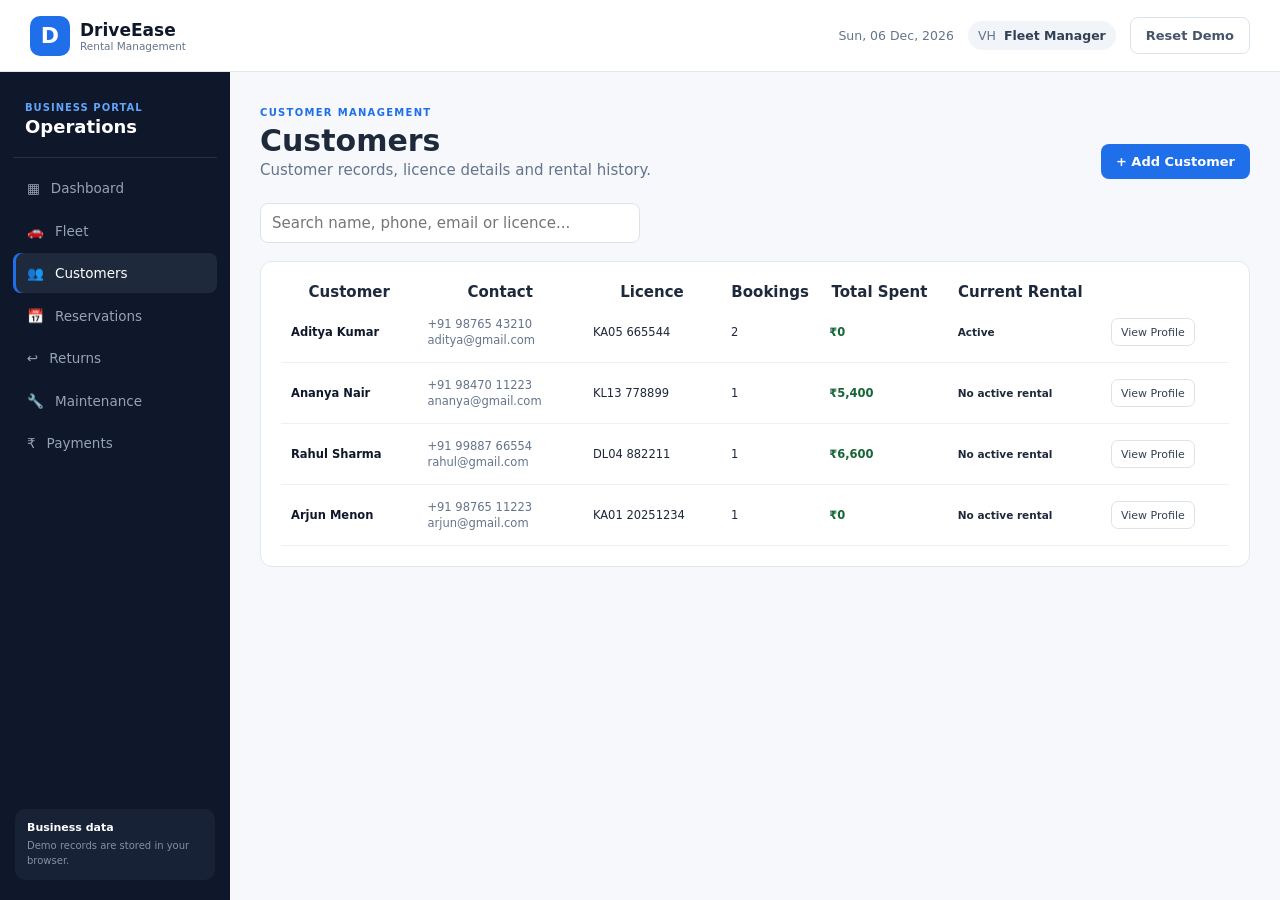
==== DriveEase_Modular_Final/html/customers.html @ afefbcb1 "Rental Management" ====
<!DOCTYPE html>
<html lang="en"><head><meta charset="UTF-8"><meta name="viewport" content="width=device-width, initial-scale=1.0"><title>DriveEase | Customers</title><link rel="stylesheet" href="../css/base.css"><link rel="stylesheet" href="../css/layout.css"><link rel="stylesheet" href="../css/customers.css"><link rel="stylesheet" href="../css/responsive.css"></head>
<body data-page="customers"><div id="app-header"></div><div class="app-shell"><div id="app-sidebar"></div><main class="main-content">
<section class="page-header"><div><span class="eyebrow">CUSTOMER MANAGEMENT</span><h1>Customers</h1><p>Customer records, licence details and rental history.</p></div><button class="btn primary" data-action="new-customer">+ Add Customer</button></section>
<div class="toolbar"><input id="customer-search" type="search" placeholder="Search name, phone, email or licence..."></div>
<article class="panel"><div class="table-wrap"><table><thead><tr><th>Customer</th><th>Contact</th><th>Licence</th><th>Bookings</th><th>Total Spent</th><th>Current Rental</th><th></th></tr></thead><tbody id="customer-table"></tbody></table></div></article>
</main></div><div id="modal-root"></div><div id="toast-root"></div><script src="../js/data.js"></script><script src="../js/storage.js"></script><script src="../js/helpers.js"></script><script src="../js/layout.js"></script><script src="../js/modals.js"></script><script src="../js/customers.js"></script></body></html>
---- DriveEase_Modular_Final/css/base.css ----
/* Base styles shared by every page. */
* { box-sizing: border-box; }

html { font-size: 62.5%; }

body {
  margin: 0;
  font-family: "Segoe UI", system-ui, -apple-system, sans-serif;
  background: #f6f8fb;
  color: #1e293b;
  font-size: 1.5rem;
}

button,
input,
select,
textarea { font: inherit; }

button,
a { cursor: pointer; }

a { text-decoration: none; }

h1, h2, h3, p { margin-top: 0; }

table { width: 100%; border-collapse: collapse; }

.table-wrap { overflow-x: auto; }

.panel {
  background: #ffffff;
  border: 1px solid #e2e8f0;
  border-radius: 1.2rem;
}

.panel-header {
  display: flex;
  align-items: flex-start;
  justify-content: space-between;
  gap: 1.5rem;
}

.panel-header h2 { margin: 0; font-size: 1.8rem; }
.panel-header p { margin: .4rem 0 0; color: #64748b; font-size: 1.2rem; }

.btn {
  border: 0;
  border-radius: .8rem;
  padding: 1rem 1.5rem;
  font-size: 1.3rem;
  font-weight: 700;
}

.btn.primary { background: #1f6feb; color: #ffffff; }
.btn.primary:hover { background: #1558b5; }
.btn.outline { background: #ffffff; color: #475569; border: 1px solid #dbe3ec; }

.status {
  display: inline-flex;
  align-items: center;
  border-radius: 999px;
  padding: .45rem .8rem;
  font-size: 1.05rem;
  font-weight: 700;
}

.empty-state {
  padding: 3rem 1.5rem;
  text-align: center;
  color: #64748b;
}

.modal-backdrop {
  position: fixed;
  inset: 0;
  z-index: 30;
  display: flex;
  align-items: center;
  justify-content: center;
  padding: 2rem;
  background: rgba(15, 23, 42, .55);
}

.modal {
  width: min(62rem, 100%);
  max-height: 90vh;
  overflow-y: auto;
  background: #ffffff;
  border-radius: 1.4rem;
  padding: 2.5rem;
  position: relative;
}

.modal-close {
  position: absolute;
  right: 1.5rem;
  top: 1.2rem;
  border: 0;
  background: transparent;
  font-size: 2.8rem;
  color: #64748b;
}

.modal h2 { margin-bottom: .5rem; }
.modal > p { color: #64748b; font-size: 1.25rem; }

.form-grid {
  display: grid;
  grid-template-columns: repeat(2, minmax(0, 1fr));
  gap: 1.4rem;
  margin-top: 2rem;
}

.form-field { display: flex; flex-direction: column; gap: .6rem; }
.form-field.full { grid-column: 1 / -1; }
.form-field label { color: #475569; font-size: 1.15rem; font-weight: 600; }
.form-field input,
.form-field select,
.form-field textarea,
.toolbar input,
.toolbar select {
  width: 100%;
  border: 1px solid #dbe3ec;
  border-radius: .8rem;
  padding: 1rem 1.1rem;
  outline: none;
  background: #ffffff;
  color: #1e293b;
}

.form-field textarea { min-height: 9rem; resize: vertical; }
.form-field input:focus,
.form-field select:focus,
.form-field textarea:focus { border-color: #1f6feb; }

.form-actions {
  display: flex;
  justify-content: flex-end;
  gap: 1rem;
  margin-top: 2rem;
}

.toast {
  position: fixed;
  right: 2.5rem;
  bottom: 2.5rem;
  z-index: 50;
  background: #0f172a;
  color: #ffffff;
  border-radius: .8rem;
  padding: 1.2rem 1.6rem;
  box-shadow: 0 1rem 3rem rgba(15, 23, 42, .25);
}
---- DriveEase_Modular_Final/css/layout.css ----
/* Header, sidebar and page-level layout. */
.topbar {
  height: 7.2rem;
  background: #ffffff;
  border-bottom: 1px solid #e2e8f0;
  display: flex;
  align-items: center;
  justify-content: space-between;
  padding: 0 3rem;
  position: sticky;
  top: 0;
  z-index: 10;
}

.brand { display: flex; align-items: center; gap: 1rem; }
.brand-logo {
  width: 4rem;
  height: 4rem;
  border-radius: 1rem;
  display: grid;
  place-items: center;
  background: #1f6feb;
  color: #ffffff;
  font-size: 2.2rem;
  font-weight: 800;
}
.brand strong { display: block; color: #0f172a; font-size: 1.7rem; }
.brand small { display: block; color: #64748b; font-size: 1.05rem; }

.top-right { display: flex; align-items: center; gap: 1.4rem; color: #64748b; font-size: 1.25rem; }
.user-chip { background: #f1f5f9; padding: .7rem 1rem; border-radius: 2rem; }
.user-chip strong { color: #334155; margin-left: .4rem; }

.app-shell { min-height: calc(100vh - 7.2rem); }
.sidebar {
  width: 23rem;
  background: #0f172a;
  color: #cbd5e1;
  padding: 2rem 1.3rem;
  position: fixed;
  top: 7.2rem;
  bottom: 0;
  overflow-y: auto;
}

.company-block { padding: 1rem 1.2rem 2rem; border-bottom: 1px solid #263244; margin-bottom: 1rem; }
.company-block span { display: block; color: #60a5fa; font-size: 1rem; font-weight: 800; letter-spacing: .1rem; }
.company-block strong { display: block; color: #ffffff; font-size: 1.8rem; margin-top: .3rem; }

.nav-link {
  width: 100%;
  border: 0;
  background: transparent;
  color: #94a3b8;
  text-align: left;
  padding: 1.2rem 1.4rem;
  border-radius: .8rem;
  margin: .25rem 0;
  display: flex;
  gap: 1.1rem;
  align-items: center;
  font-size: 1.35rem;
}
.nav-link:hover { background: #172236; color: #ffffff; }
.nav-link.active { background: #1e293b; color: #ffffff; box-shadow: inset 3px 0 #1f6feb; }

.side-note { position: absolute; bottom: 2rem; left: 1.5rem; right: 1.5rem; padding: 1.2rem; background: #172236; border-radius: 1rem; }
.side-note strong { display: block; color: #ffffff; font-size: 1.1rem; }
.side-note small { display: block; color: #8190a5; line-height: 1.5; margin-top: .4rem; font-size: 1rem; }

.main-content { margin-left: 23rem; padding: 3rem; max-width: 160rem; }
.page-header { display: flex; justify-content: space-between; align-items: end; gap: 2rem; margin-bottom: 2.4rem; }
.page-header h1 { margin: .3rem 0; font-size: 3rem; }
.page-header p { margin: 0; color: #64748b; }
.eyebrow { color: #1f6feb; font-weight: 800; font-size: 1rem; letter-spacing: .13rem; }

.toolbar { display: flex; gap: 1rem; margin-bottom: 1.8rem; }
.toolbar input { max-width: 38rem; }
.toolbar select { max-width: 18rem; }

.panel { padding: 2rem; }
.panel + .panel { margin-top: 2rem; }
.panel-link { color: #1f6feb; font-size: 1.2rem; font-weight: 700; }

.action-button {
  border: 1px solid #dbe3ec;
  background: #ffffff;
  color: #334155;
  border-radius: .7rem;
  padding: .65rem .9rem;
  font-size: 1.1rem;
}
.action-button:hover { border-color: #1f6feb; color: #1f6feb; }
---- DriveEase_Modular_Final/css/customers.css ----
/* Customer management colours. */
#customer-table th, #customer-table td { padding: 1.3rem 1rem; border-bottom: 1px solid #edf1f5; text-align: left; font-size: 1.15rem; }
#customer-table th { color: #64748b; background: #f8fafc; }
.customer-name { font-weight: 700; color: #0f172a; }
.customer-contact span { display: block; color: #64748b; margin: .2rem 0; }
.customer-total { color: #166534; font-weight: 800; }
.profile-avatar { width: 5rem; height: 5rem; display: grid; place-items: center; border-radius: 50%; background: #ede9fe; color: #6d28d9; font-weight: 800; font-size: 2rem; margin-bottom: 1rem; }
.detail-grid { display: grid; grid-template-columns: repeat(2, 1fr); gap: 1rem; margin: 2rem 0; }
.detail-item { padding: 1.2rem; border-radius: .8rem; background: #f8fafc; }
.detail-item span { display: block; color: #64748b; font-size: 1rem; }
.detail-item strong { display: block; color: #0f172a; margin-top: .3rem; }
.history-row { display: flex; justify-content: space-between; padding: 1rem 0; border-bottom: 1px solid #edf1f5; }
---- DriveEase_Modular_Final/css/responsive.css ----
/* Responsive rules shared by every page. */
@media (max-width: 1100px) {
  .stats-grid { grid-template-columns: repeat(3, 1fr); }
  .dashboard-grid { grid-template-columns: 1fr; }
  .vehicle-grid, .maintenance-grid { grid-template-columns: repeat(2, 1fr); }
}

@media (max-width: 800px) {
  .topbar { padding: 0 1.5rem; }
  .top-right > #today { display: none; }
  .sidebar { width: 7rem; padding: 1.5rem .8rem; }
  .company-block { text-align: center; padding-left: .2rem; padding-right: .2rem; }
  .company-block strong { font-size: 1.1rem; }
  .company-block span, .side-note { display: none; }
  .nav-link { justify-content: center; font-size: 1.7rem; }
  .nav-link span:last-child { display: none; }
  .main-content { margin-left: 7rem; padding: 2rem 1.5rem; }
  .page-header { align-items: flex-start; flex-direction: column; }
  .page-header h1 { font-size: 2.5rem; }
  .stats-grid { grid-template-columns: repeat(2, 1fr); }
  .vehicle-grid, .maintenance-grid, .return-grid { grid-template-columns: 1fr; }
}

@media (max-width: 560px) {
  .stats-grid, .payment-stats { grid-template-columns: 1fr; }
  .form-grid, .detail-grid, .return-details { grid-template-columns: 1fr; }
  .form-field.full { grid-column: auto; }
  .toolbar { flex-direction: column; }
  .toolbar input, .toolbar select { max-width: none; }
  .user-chip { display: none; }
}

@media print {
  .topbar, .sidebar, .page-header, .btn, .modal-backdrop { display: none !important; }
  .main-content { margin: 0; padding: 0; }
}
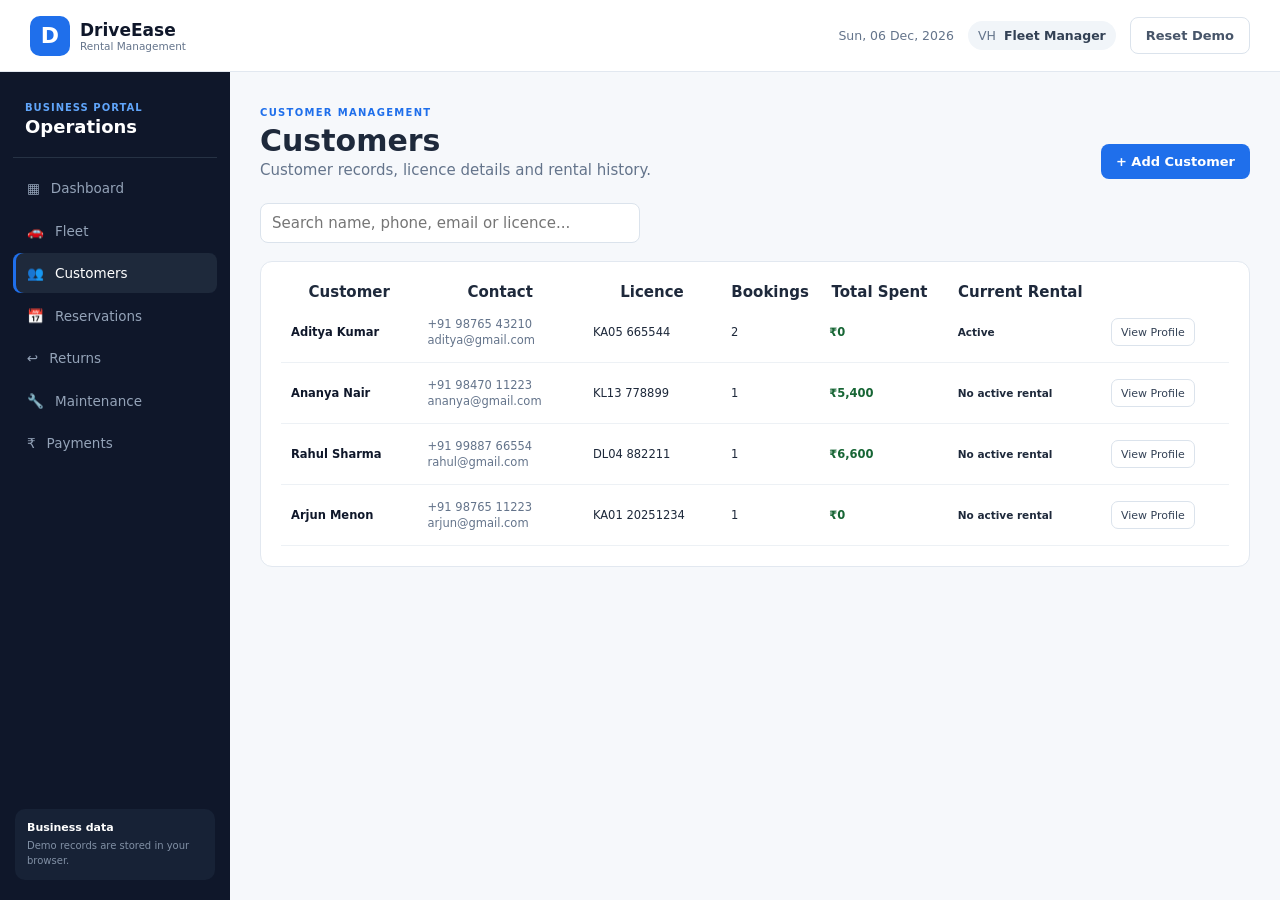
==== commit e583bc23: "Format HTML files for readability" ====
--- a/DriveEase_Modular_Final/html/customers.html
+++ b/DriveEase_Modular_Final/html/customers.html
@@ -1,7 +1,103 @@
 <!DOCTYPE html>
-<html lang="en"><head><meta charset="UTF-8"><meta name="viewport" content="width=device-width, initial-scale=1.0"><title>DriveEase | Customers</title><link rel="stylesheet" href="../css/base.css"><link rel="stylesheet" href="../css/layout.css"><link rel="stylesheet" href="../css/customers.css"><link rel="stylesheet" href="../css/responsive.css"></head>
-<body data-page="customers"><div id="app-header"></div><div class="app-shell"><div id="app-sidebar"></div><main class="main-content">
-<section class="page-header"><div><span class="eyebrow">CUSTOMER MANAGEMENT</span><h1>Customers</h1><p>Customer records, licence details and rental history.</p></div><button class="btn primary" data-action="new-customer">+ Add Customer</button></section>
-<div class="toolbar"><input id="customer-search" type="search" placeholder="Search name, phone, email or licence..."></div>
-<article class="panel"><div class="table-wrap"><table><thead><tr><th>Customer</th><th>Contact</th><th>Licence</th><th>Bookings</th><th>Total Spent</th><th>Current Rental</th><th></th></tr></thead><tbody id="customer-table"></tbody></table></div></article>
-</main></div><div id="modal-root"></div><div id="toast-root"></div><script src="../js/data.js"></script><script src="../js/storage.js"></script><script src="../js/helpers.js"></script><script src="../js/layout.js"></script><script src="../js/modals.js"></script><script src="../js/customers.js"></script></body></html>
+<html lang="en">
+
+<head>
+    <meta charset="UTF-8">
+    <meta name="viewport" content="width=device-width, initial-scale=1.0">
+
+    <title>DriveEase | Customers</title>
+
+    <link rel="stylesheet" href="../css/base.css">
+    <link rel="stylesheet" href="../css/layout.css">
+    <link rel="stylesheet" href="../css/customers.css">
+    <link rel="stylesheet" href="../css/responsive.css">
+</head>
+
+<body data-page="customers">
+
+    <div id="app-header"></div>
+
+    <div class="app-shell">
+
+        <div id="app-sidebar"></div>
+
+        <main class="main-content">
+
+            <section class="page-header">
+
+                <div>
+                    <span class="eyebrow">
+                        CUSTOMER MANAGEMENT
+                    </span>
+
+                    <h1>Customers</h1>
+
+                    <p>
+                        Customer records, licence details and rental history.
+                    </p>
+                </div>
+
+                <button
+                    class="btn primary"
+                    data-action="new-customer">
+                    + Add Customer
+                </button>
+
+            </section>
+
+            <div class="toolbar">
+
+                <input
+                    id="customer-search"
+                    type="search"
+                    placeholder="Search name, phone, email or licence...">
+
+            </div>
+
+            <article class="panel">
+
+                <div class="table-wrap">
+
+                    <table>
+
+                        <thead>
+
+                            <tr>
+                                <th>Customer</th>
+                                <th>Contact</th>
+                                <th>Licence</th>
+                                <th>Bookings</th>
+                                <th>Total Spent</th>
+                                <th>Current Rental</th>
+                                <th></th>
+                            </tr>
+
+                        </thead>
+
+                        <tbody id="customer-table">
+                        </tbody>
+
+                    </table>
+
+                </div>
+
+            </article>
+
+        </main>
+
+    </div>
+
+    <div id="modal-root"></div>
+
+    <div id="toast-root"></div>
+
+    <script src="../js/data.js"></script>
+    <script src="../js/storage.js"></script>
+    <script src="../js/helpers.js"></script>
+    <script src="../js/layout.js"></script>
+    <script src="../js/modals.js"></script>
+    <script src="../js/customers.js"></script>
+
+</body>
+
+</html>
--- a/DriveEase_Modular_Final/css/customers.css
+++ b/DriveEase_Modular_Final/css/customers.css
@@ -1,12 +1,65 @@
 /* Customer management colours. */
-#customer-table th, #customer-table td { padding: 1.3rem 1rem; border-bottom: 1px solid #edf1f5; text-align: left; font-size: 1.15rem; }
+#customer-table th,
+#customer-table td {
+  padding: 1.3rem 1rem;
+  border-bottom: 1px solid #edf1f5;
+  text-align: left;
+  font-size: 1.15rem;
+}
+
 #customer-table th { color: #64748b; background: #f8fafc; }
+
 .customer-name { font-weight: 700; color: #0f172a; }
-.customer-contact span { display: block; color: #64748b; margin: .2rem 0; }
+
+.customer-contact span {
+  display: block;
+  color: #64748b;
+  margin: .2rem 0;
+}
+
 .customer-total { color: #166534; font-weight: 800; }
-.profile-avatar { width: 5rem; height: 5rem; display: grid; place-items: center; border-radius: 50%; background: #ede9fe; color: #6d28d9; font-weight: 800; font-size: 2rem; margin-bottom: 1rem; }
-.detail-grid { display: grid; grid-template-columns: repeat(2, 1fr); gap: 1rem; margin: 2rem 0; }
-.detail-item { padding: 1.2rem; border-radius: .8rem; background: #f8fafc; }
-.detail-item span { display: block; color: #64748b; font-size: 1rem; }
-.detail-item strong { display: block; color: #0f172a; margin-top: .3rem; }
-.history-row { display: flex; justify-content: space-between; padding: 1rem 0; border-bottom: 1px solid #edf1f5; }
+
+.profile-avatar {
+  width: 5rem;
+  height: 5rem;
+  display: grid;
+  place-items: center;
+  border-radius: 50%;
+  background: #ede9fe;
+  color: #6d28d9;
+  font-weight: 800;
+  font-size: 2rem;
+  margin-bottom: 1rem;
+}
+
+.detail-grid {
+  display: grid;
+  grid-template-columns: repeat(2, 1fr);
+  gap: 1rem;
+  margin: 2rem 0;
+}
+
+.detail-item {
+  padding: 1.2rem;
+  border-radius: .8rem;
+  background: #f8fafc;
+}
+
+.detail-item span {
+  display: block;
+  color: #64748b;
+  font-size: 1rem;
+}
+
+.detail-item strong {
+  display: block;
+  color: #0f172a;
+  margin-top: .3rem;
+}
+
+.history-row {
+  display: flex;
+  justify-content: space-between;
+  padding: 1rem 0;
+  border-bottom: 1px solid #edf1f5;
+}
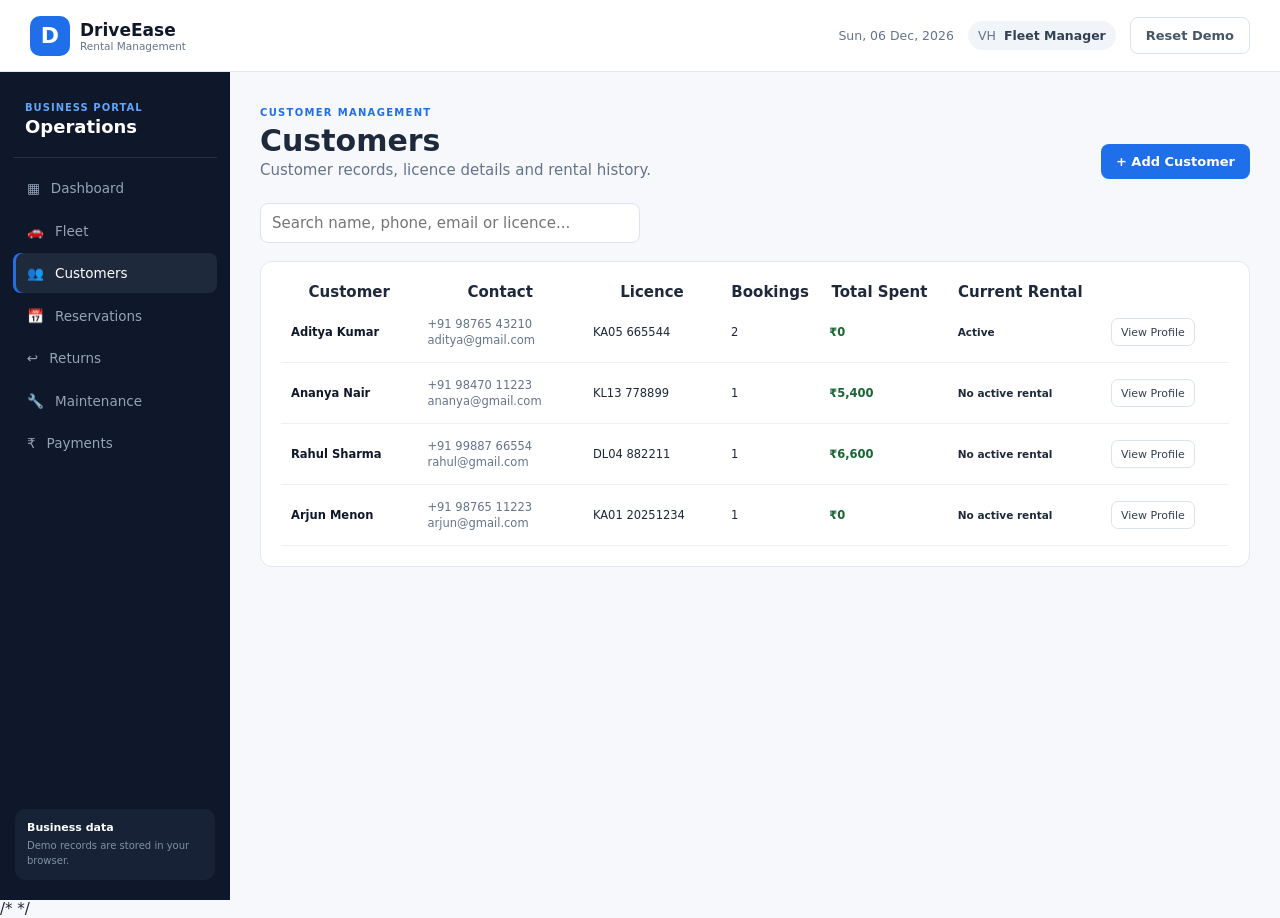
==== commit 7110deac: "fixed some stuff" ====
--- a/DriveEase_Modular_Final/html/customers.html
+++ b/DriveEase_Modular_Final/html/customers.html
@@ -100,4 +100,8 @@
 
 </body>
 
+/*
+
+*/
+
 </html>
--- a/DriveEase_Modular_Final/css/base.css
+++ b/DriveEase_Modular_Final/css/base.css
@@ -1,153 +1,301 @@
-/* Base styles shared by every page. */
-* { box-sizing: border-box; }
-
-html { font-size: 62.5%; }
+/* Base styles shared by every page */
+
+* {
+    box-sizing: border-box;
+}
+
+html {
+    font-size: 62.5%;
+}
 
 body {
-  margin: 0;
-  font-family: "Segoe UI", system-ui, -apple-system, sans-serif;
-  background: #f6f8fb;
-  color: #1e293b;
-  font-size: 1.5rem;
+    margin: 0;
+
+    font-family:
+        "Segoe UI",
+        system-ui,
+        -apple-system,
+        sans-serif;
+
+    background: #f6f8fb;
+    color: #1e293b;
+
+    font-size: 1.5rem;
 }
 
 button,
 input,
 select,
-textarea { font: inherit; }
+textarea {
+    font: inherit;
+}
 
 button,
-a { cursor: pointer; }
-
-a { text-decoration: none; }
-
-h1, h2, h3, p { margin-top: 0; }
-
-table { width: 100%; border-collapse: collapse; }
-
-.table-wrap { overflow-x: auto; }
+a {
+    cursor: pointer;
+}
+
+a {
+    text-decoration: none;
+}
+
+h1,
+h2,
+h3,
+p {
+    margin-top: 0;
+}
+
+table {
+    width: 100%;
+    border-collapse: collapse;
+}
+
+.table-wrap {
+    overflow-x: auto;
+}
+
+/* Panels */
 
 .panel {
-  background: #ffffff;
-  border: 1px solid #e2e8f0;
-  border-radius: 1.2rem;
+    background: #ffffff;
+
+    border: 1px solid #e2e8f0;
+
+    border-radius: 1.2rem;
 }
 
 .panel-header {
-  display: flex;
-  align-items: flex-start;
-  justify-content: space-between;
-  gap: 1.5rem;
-}
-
-.panel-header h2 { margin: 0; font-size: 1.8rem; }
-.panel-header p { margin: .4rem 0 0; color: #64748b; font-size: 1.2rem; }
+    display: flex;
+
+    align-items: flex-start;
+    justify-content: space-between;
+
+    gap: 1.5rem;
+}
+
+.panel-header h2 {
+    margin: 0;
+
+    font-size: 1.8rem;
+}
+
+.panel-header p {
+    margin: 0.4rem 0 0;
+
+    color: #64748b;
+
+    font-size: 1.2rem;
+}
+
+/* Buttons */
 
 .btn {
-  border: 0;
-  border-radius: .8rem;
-  padding: 1rem 1.5rem;
-  font-size: 1.3rem;
-  font-weight: 700;
-}
-
-.btn.primary { background: #1f6feb; color: #ffffff; }
-.btn.primary:hover { background: #1558b5; }
-.btn.outline { background: #ffffff; color: #475569; border: 1px solid #dbe3ec; }
+    border: 0;
+
+    border-radius: 0.8rem;
+
+    padding: 1rem 1.5rem;
+
+    font-size: 1.3rem;
+
+    font-weight: 700;
+}
+
+.btn.primary {
+    background: #1f6feb;
+    color: #ffffff;
+}
+
+.btn.primary:hover {
+    background: #1558b5;
+}
+
+.btn.outline {
+    background: #ffffff;
+    color: #475569;
+
+    border: 1px solid #dbe3ec;
+}
+
+/* Status */
 
 .status {
-  display: inline-flex;
-  align-items: center;
-  border-radius: 999px;
-  padding: .45rem .8rem;
-  font-size: 1.05rem;
-  font-weight: 700;
-}
+    display: inline-flex;
+
+    align-items: center;
+
+    border-radius: 999px;
+
+    padding: 0.45rem 0.8rem;
+
+    font-size: 1.05rem;
+
+    font-weight: 700;
+}
+
+/* Empty state */
 
 .empty-state {
-  padding: 3rem 1.5rem;
-  text-align: center;
-  color: #64748b;
-}
+    padding: 3rem 1.5rem;
+
+    text-align: center;
+
+    color: #64748b;
+}
+
+/* Modal */
 
 .modal-backdrop {
-  position: fixed;
-  inset: 0;
-  z-index: 30;
-  display: flex;
-  align-items: center;
-  justify-content: center;
-  padding: 2rem;
-  background: rgba(15, 23, 42, .55);
+    position: fixed;
+
+    inset: 0;
+
+    z-index: 30;
+
+    display: flex;
+
+    align-items: center;
+    justify-content: center;
+
+    padding: 2rem;
+
+    background: rgba(15, 23, 42, 0.55);
 }
 
 .modal {
-  width: min(62rem, 100%);
-  max-height: 90vh;
-  overflow-y: auto;
-  background: #ffffff;
-  border-radius: 1.4rem;
-  padding: 2.5rem;
-  position: relative;
+    width: min(62rem, 100%);
+
+    max-height: 90vh;
+
+    overflow-y: auto;
+
+    background: #ffffff;
+
+    border-radius: 1.4rem;
+
+    padding: 2.5rem;
+
+    position: relative;
 }
 
 .modal-close {
-  position: absolute;
-  right: 1.5rem;
-  top: 1.2rem;
-  border: 0;
-  background: transparent;
-  font-size: 2.8rem;
-  color: #64748b;
-}
-
-.modal h2 { margin-bottom: .5rem; }
-.modal > p { color: #64748b; font-size: 1.25rem; }
+    position: absolute;
+
+    right: 1.5rem;
+    top: 1.2rem;
+
+    border: 0;
+
+    background: transparent;
+
+    font-size: 2.8rem;
+
+    color: #64748b;
+}
+
+.modal h2 {
+    margin-bottom: 0.5rem;
+}
+
+.modal > p {
+    color: #64748b;
+
+    font-size: 1.25rem;
+}
+
+/* Forms */
 
 .form-grid {
-  display: grid;
-  grid-template-columns: repeat(2, minmax(0, 1fr));
-  gap: 1.4rem;
-  margin-top: 2rem;
-}
-
-.form-field { display: flex; flex-direction: column; gap: .6rem; }
-.form-field.full { grid-column: 1 / -1; }
-.form-field label { color: #475569; font-size: 1.15rem; font-weight: 600; }
+    display: grid;
+
+    grid-template-columns: repeat(2, minmax(0, 1fr));
+
+    gap: 1.4rem;
+
+    margin-top: 2rem;
+}
+
+.form-field {
+    display: flex;
+
+    flex-direction: column;
+
+    gap: 0.6rem;
+}
+
+.form-field.full {
+    grid-column: 1 / -1;
+}
+
+.form-field label {
+    color: #475569;
+
+    font-size: 1.15rem;
+
+    font-weight: 600;
+}
+
 .form-field input,
 .form-field select,
 .form-field textarea,
 .toolbar input,
 .toolbar select {
-  width: 100%;
-  border: 1px solid #dbe3ec;
-  border-radius: .8rem;
-  padding: 1rem 1.1rem;
-  outline: none;
-  background: #ffffff;
-  color: #1e293b;
-}
-
-.form-field textarea { min-height: 9rem; resize: vertical; }
+    width: 100%;
+
+    border: 1px solid #dbe3ec;
+
+    border-radius: 0.8rem;
+
+    padding: 1rem 1.1rem;
+
+    outline: none;
+
+    background: #ffffff;
+
+    color: #1e293b;
+}
+
+.form-field textarea {
+    min-height: 9rem;
+
+    resize: vertical;
+}
+
 .form-field input:focus,
 .form-field select:focus,
-.form-field textarea:focus { border-color: #1f6feb; }
+.form-field textarea:focus {
+    border-color: #1f6feb;
+}
 
 .form-actions {
-  display: flex;
-  justify-content: flex-end;
-  gap: 1rem;
-  margin-top: 2rem;
-}
+    display: flex;
+
+    justify-content: flex-end;
+
+    gap: 1rem;
+
+    margin-top: 2rem;
+}
+
+/* Toast */
 
 .toast {
-  position: fixed;
-  right: 2.5rem;
-  bottom: 2.5rem;
-  z-index: 50;
-  background: #0f172a;
-  color: #ffffff;
-  border-radius: .8rem;
-  padding: 1.2rem 1.6rem;
-  box-shadow: 0 1rem 3rem rgba(15, 23, 42, .25);
-}
+    position: fixed;
+
+    right: 2.5rem;
+    bottom: 2.5rem;
+
+    z-index: 50;
+
+    background: #0f172a;
+
+    color: #ffffff;
+
+    border-radius: 0.8rem;
+
+    padding: 1.2rem 1.6rem;
+
+    box-shadow:
+        0 1rem 3rem rgba(15, 23, 42, 0.25);
+}
--- a/DriveEase_Modular_Final/css/layout.css
+++ b/DriveEase_Modular_Final/css/layout.css
@@ -1,93 +1,289 @@
-/* Header, sidebar and page-level layout. */
+/* Header, sidebar and page-level layout */
+
 .topbar {
-  height: 7.2rem;
-  background: #ffffff;
-  border-bottom: 1px solid #e2e8f0;
-  display: flex;
-  align-items: center;
-  justify-content: space-between;
-  padding: 0 3rem;
-  position: sticky;
-  top: 0;
-  z-index: 10;
-}
-
-.brand { display: flex; align-items: center; gap: 1rem; }
+    height: 7.2rem;
+    background: #ffffff;
+    border-bottom: 1px solid #e2e8f0;
+
+    display: flex;
+    align-items: center;
+    justify-content: space-between;
+
+    padding: 0 3rem;
+
+    position: sticky;
+    top: 0;
+    z-index: 10;
+}
+
+.brand {
+    display: flex;
+    align-items: center;
+    gap: 1rem;
+}
+
 .brand-logo {
-  width: 4rem;
-  height: 4rem;
-  border-radius: 1rem;
-  display: grid;
-  place-items: center;
-  background: #1f6feb;
-  color: #ffffff;
-  font-size: 2.2rem;
-  font-weight: 800;
-}
-.brand strong { display: block; color: #0f172a; font-size: 1.7rem; }
-.brand small { display: block; color: #64748b; font-size: 1.05rem; }
-
-.top-right { display: flex; align-items: center; gap: 1.4rem; color: #64748b; font-size: 1.25rem; }
-.user-chip { background: #f1f5f9; padding: .7rem 1rem; border-radius: 2rem; }
-.user-chip strong { color: #334155; margin-left: .4rem; }
-
-.app-shell { min-height: calc(100vh - 7.2rem); }
+    width: 4rem;
+    height: 4rem;
+
+    border-radius: 1rem;
+
+    display: grid;
+    place-items: center;
+
+    background: #1f6feb;
+    color: #ffffff;
+
+    font-size: 2.2rem;
+    font-weight: 800;
+}
+
+.brand strong {
+    display: block;
+    color: #0f172a;
+    font-size: 1.7rem;
+}
+
+.brand small {
+    display: block;
+    color: #64748b;
+    font-size: 1.05rem;
+}
+
+.top-right {
+    display: flex;
+    align-items: center;
+    gap: 1.4rem;
+
+    color: #64748b;
+    font-size: 1.25rem;
+}
+
+.user-chip {
+    background: #f1f5f9;
+    padding: 0.7rem 1rem;
+    border-radius: 2rem;
+}
+
+.user-chip strong {
+    color: #334155;
+    margin-left: 0.4rem;
+}
+
+.app-shell {
+    min-height: calc(100vh - 7.2rem);
+}
+
 .sidebar {
-  width: 23rem;
-  background: #0f172a;
-  color: #cbd5e1;
-  padding: 2rem 1.3rem;
-  position: fixed;
-  top: 7.2rem;
-  bottom: 0;
-  overflow-y: auto;
-}
-
-.company-block { padding: 1rem 1.2rem 2rem; border-bottom: 1px solid #263244; margin-bottom: 1rem; }
-.company-block span { display: block; color: #60a5fa; font-size: 1rem; font-weight: 800; letter-spacing: .1rem; }
-.company-block strong { display: block; color: #ffffff; font-size: 1.8rem; margin-top: .3rem; }
+    width: 23rem;
+
+    background: #0f172a;
+    color: #cbd5e1;
+
+    padding: 2rem 1.3rem;
+
+    position: fixed;
+    top: 7.2rem;
+    bottom: 0;
+
+    overflow-y: auto;
+}
+
+.company-block {
+    padding: 1rem 1.2rem 2rem;
+
+    border-bottom: 1px solid #263244;
+
+    margin-bottom: 1rem;
+}
+
+.company-block span {
+    display: block;
+
+    color: #60a5fa;
+
+    font-size: 1rem;
+    font-weight: 800;
+
+    letter-spacing: 0.1rem;
+}
+
+.company-block strong {
+    display: block;
+
+    color: #ffffff;
+
+    font-size: 1.8rem;
+
+    margin-top: 0.3rem;
+}
 
 .nav-link {
-  width: 100%;
-  border: 0;
-  background: transparent;
-  color: #94a3b8;
-  text-align: left;
-  padding: 1.2rem 1.4rem;
-  border-radius: .8rem;
-  margin: .25rem 0;
-  display: flex;
-  gap: 1.1rem;
-  align-items: center;
-  font-size: 1.35rem;
-}
-.nav-link:hover { background: #172236; color: #ffffff; }
-.nav-link.active { background: #1e293b; color: #ffffff; box-shadow: inset 3px 0 #1f6feb; }
-
-.side-note { position: absolute; bottom: 2rem; left: 1.5rem; right: 1.5rem; padding: 1.2rem; background: #172236; border-radius: 1rem; }
-.side-note strong { display: block; color: #ffffff; font-size: 1.1rem; }
-.side-note small { display: block; color: #8190a5; line-height: 1.5; margin-top: .4rem; font-size: 1rem; }
-
-.main-content { margin-left: 23rem; padding: 3rem; max-width: 160rem; }
-.page-header { display: flex; justify-content: space-between; align-items: end; gap: 2rem; margin-bottom: 2.4rem; }
-.page-header h1 { margin: .3rem 0; font-size: 3rem; }
-.page-header p { margin: 0; color: #64748b; }
-.eyebrow { color: #1f6feb; font-weight: 800; font-size: 1rem; letter-spacing: .13rem; }
-
-.toolbar { display: flex; gap: 1rem; margin-bottom: 1.8rem; }
-.toolbar input { max-width: 38rem; }
-.toolbar select { max-width: 18rem; }
-
-.panel { padding: 2rem; }
-.panel + .panel { margin-top: 2rem; }
-.panel-link { color: #1f6feb; font-size: 1.2rem; font-weight: 700; }
+    width: 100%;
+
+    border: 0;
+    background: transparent;
+
+    color: #94a3b8;
+
+    text-align: left;
+
+    padding: 1.2rem 1.4rem;
+
+    border-radius: 0.8rem;
+
+    margin: 0.25rem 0;
+
+    display: flex;
+    gap: 1.1rem;
+    align-items: center;
+
+    font-size: 1.35rem;
+
+    cursor: pointer;
+}
+
+.nav-link:hover {
+    background: #172236;
+    color: #ffffff;
+}
+
+.nav-link.active {
+    background: #1e293b;
+    color: #ffffff;
+
+    box-shadow: inset 3px 0 #1f6feb;
+}
+
+.side-note {
+    position: absolute;
+
+    bottom: 2rem;
+    left: 1.5rem;
+    right: 1.5rem;
+
+    padding: 1.2rem;
+
+    background: #172236;
+
+    border-radius: 1rem;
+}
+
+.side-note strong {
+    display: block;
+
+    color: #ffffff;
+
+    font-size: 1.1rem;
+}
+
+.side-note small {
+    display: block;
+
+    color: #8190a5;
+
+    line-height: 1.5;
+
+    margin-top: 0.4rem;
+
+    font-size: 1rem;
+}
+
+.main-content {
+    margin-left: 23rem;
+
+    padding: 3rem;
+
+    max-width: 160rem;
+}
+
+.page-header {
+    display: flex;
+
+    justify-content: space-between;
+    align-items: flex-end;
+
+    gap: 2rem;
+
+    margin-bottom: 2.4rem;
+}
+
+.page-header h1 {
+    margin: 0.3rem 0;
+
+    font-size: 3rem;
+}
+
+.page-header p {
+    margin: 0;
+
+    color: #64748b;
+}
+
+.eyebrow {
+    color: #1f6feb;
+
+    font-weight: 800;
+
+    font-size: 1rem;
+
+    letter-spacing: 0.13rem;
+}
+
+.toolbar {
+    display: flex;
+
+    gap: 1rem;
+
+    margin-bottom: 1.8rem;
+}
+
+.toolbar input {
+    max-width: 38rem;
+}
+
+.toolbar select {
+    max-width: 18rem;
+}
+
+.panel {
+    padding: 2rem;
+}
+
+.panel + .panel {
+    margin-top: 2rem;
+}
+
+.panel-link {
+    color: #1f6feb;
+
+    font-size: 1.2rem;
+
+    font-weight: 700;
+
+    text-decoration: none;
+}
+
+.panel-link:hover {
+    text-decoration: underline;
+}
 
 .action-button {
-  border: 1px solid #dbe3ec;
-  background: #ffffff;
-  color: #334155;
-  border-radius: .7rem;
-  padding: .65rem .9rem;
-  font-size: 1.1rem;
-}
-.action-button:hover { border-color: #1f6feb; color: #1f6feb; }
+    border: 1px solid #dbe3ec;
+
+    background: #ffffff;
+    color: #334155;
+
+    border-radius: 0.7rem;
+
+    padding: 0.65rem 0.9rem;
+
+    font-size: 1.1rem;
+
+    cursor: pointer;
+}
+
+.action-button:hover {
+    border-color: #1f6feb;
+    color: #1f6feb;
+}
